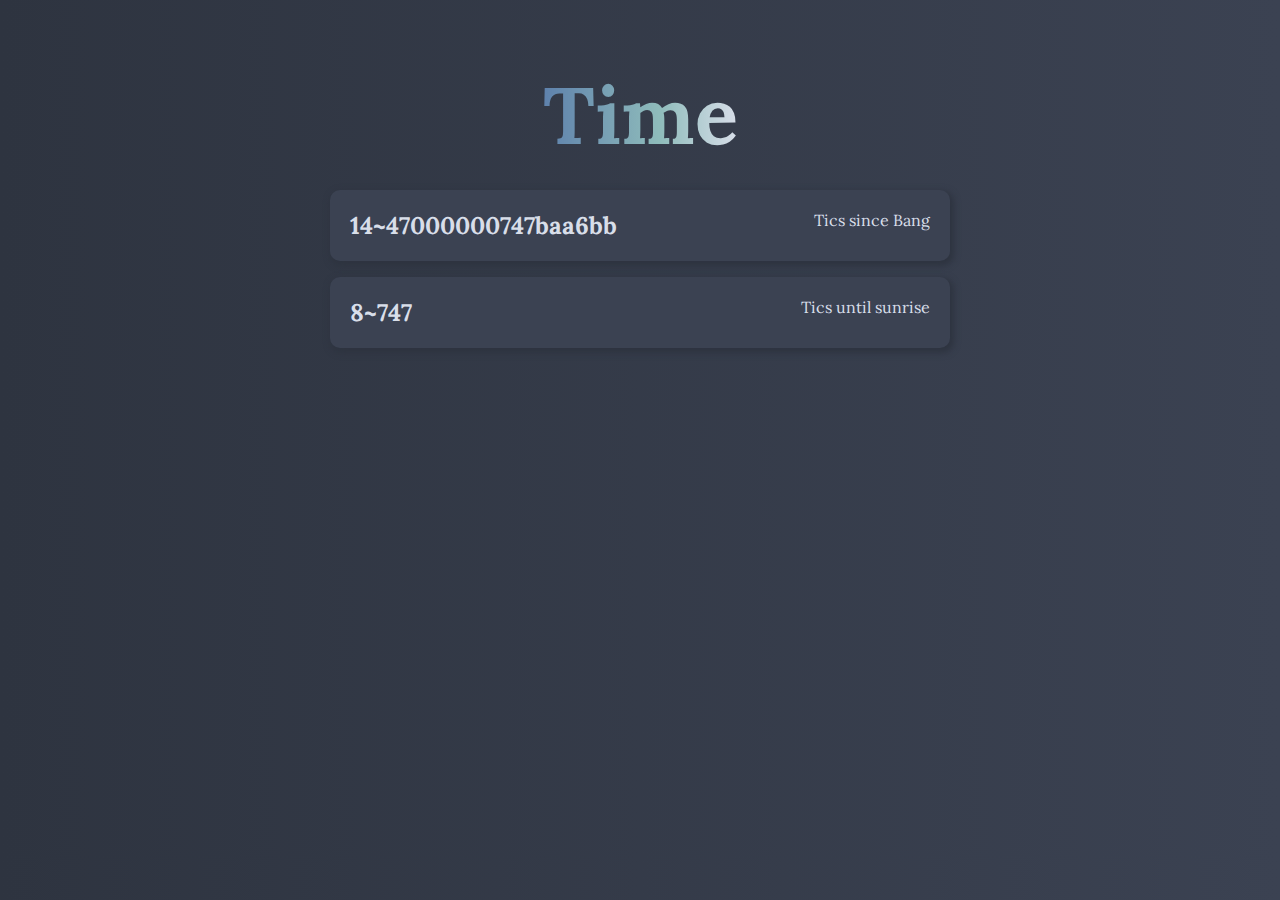
==== index.html @ 500612b5 "initial commit" ====
<!DOCTYPE html>
<html lang="en">

<head>
  <meta charset="UTF-8" />
  <script src="https://ajax.googleapis.com/ajax/libs/jquery/3.6.0/jquery.min.js"></script>
  <link rel="stylesheet" type="text/css" href="/global.css" />
  <link rel="icon" href="/favicon.png" />
  <meta name="viewport" content="width=device-width, initial-scale=1.0" />
  <title>Foundations</title>
</head>

<body>
  <div class="main">
    <header>
      <div class="row">
        <div class="col-md-12 text-center">
          <h3 class="animate-charcter">Time</h3>
        </div>
      </div>
    </header>
    <div class="container">
      <div class="wrapper">
        <h2 id="bang-time">0</h2>
        <p class="info">Tics since Bang</p>
      </div>
      <!-- <div class="wrapper"> -->
      <!--   <h2 id="unix-time">0</h2> -->
      <!--   <p class="info">Tics since 1970-01-01</p> -->
      <!-- </div> -->
      <div class="wrapper">
        <h2 id="sun">0</h2>
        <p id="until" class="info">Tics until sunrise</p>
      </div>
    </div>
  </div>
  <script src="script.js"></script>
</body>

</html>
---- global.css ----
@import url('https://fonts.googleapis.com/css2?family=Lora:wght@500&family=Nunito:wght@500;700&display=swap');

:root {
  /* Polar night */
  --dark0: #2e3440;
  --dark1: #3b4252;
  --dark2: #434c5e;
  --dark3: #4c566a;

  /* Sn0w storm */
  --light0: #d8dee9;
  --light1: #e5e9f0;
  --light2: #eceff4;

  /* Frost */
  --frost0: #8fbcbb;
  --frost1: #88c0d0;
  --frost2: #81a1c1;
  --frost3: #5e81ac;

  /* Aurora */
  --red: #bf616a;
  --orange: #d08770;
  --yellow: #ebcb8b;
  --green: #a3be8c;
  --purple: #b48ead;
}

#checkbox,
.btn span {
  /* Hide the checkbox input & word "Menu" in the button */
  display: none;
}

.btn {
  display: block;
  position: fixed;
  top: 0;
  background-color: var(--orange);
  color: var(--light2);
  width: 45px;
  height: 50px;
  line-height: 50px;
  padding: 0 20px;
  cursor: pointer;
  border-radius: 0 0 25px 0;
  transition: top 0.3s ease-in-out, width 0.3s ease-in-out;
}

.sidebar {
  background-color: var(--dark1);
  position: fixed;
  overflow: auto;
  top: 50px;
  width: 250px;
  height: 100%;
  z-index: 1111;
  transition: transform 0.3s ease-in-out;
  transform: translateX(-250px);
}

.sidebar ul {
  padding: 0;
  margin: 0;
  list-style-type: none;
}

.sidebar ul a {
  position: relative;
  text-decoration: none;
  display: block;
  background-color: transparent;
  color: var(--light0);
  padding: 10px 20px;
  font-size: 16px;
}

.sidebar ul a li i {
  margin-right: 15px;
}

/* Add margin to the icon in the second item */
.sidebar ul a:nth-child(2) li i {
  margin-left: 4px;
  margin-right: 19px;
}

.sidebar ul a:hover,
.sidebar ul a.active {
  background-color: var(--dark0);
  color: var(--light2);
}

.sidebar ul a:hover::before,
.sidebar ul a.active::before {
  position: absolute;
  top: 0;
  left: 0;
  content: '';
  background-color: var(--orange);
  width: 4px;
  height: 100%;
}

/* Effect of showing the sidebar - starts */
#checkbox:checked ~ .sidebar {
  transform: translateX(0);
}

#checkbox:checked + .btn {
  width: 250px;
  padding: 0 20px;
}
/* End of nav */

*::-webkit-scrollbar {
  display: none;
}

* {
  scrollbar-width: none;
  margin: 0;
  padding: 0;
  color: var(--light0);
  text-decoration: none;
}

body {
  box-sizing: border-box;
  font-family: Lora, sans-serif;
  background-color: var(--dark1);
  background: linear-gradient(to left, var(--dark1), var(--dark0));
}

.container {
  display: flex;
  flex-direction: column;
  align-items: center;
  min-height: 75vh;
}

header {
  display: flex;
  margin: 4em 0 1em 0;
  align-items: center;
  justify-content: center;
}

.wrapper {
  display: flex;
  box-sizing: border-box;
  max-width: 620px;
  justify-content: center;
  background: var(--dark1);
  margin: 0.5em;
  border-radius: 10px;
  width: 95%;
  box-shadow: 2px 3px 6px 2px var(--dark0);
  -webkit-box-shadow: 2px 3px 6px 2px var(--dark0);
  overflow: hidden;
}

#posts {
  width: 100%;
}

#yt {
  width: 100%;
}

.list-unstyled {
  display: flex;
  flex-direction: column;
  align-items: center;
}

iframe {
  margin: 0 20px;
}

li {
  width: 100%;
  display: flex;
  margin: 20px;
}

.info {
  margin: 20px;
  width: 50%;
  display: flex;
  justify-content: right;
}

h2 {
  margin: 20px;
  width: 50%;
  display: flex;
  /* align-items: left; */
}

img {
  width: 100%;
  margin: 20px;
}

.terms {
  margin: 1em 0 0 0;
}

.animate-charcter {
  background-image: linear-gradient(
    -90deg,
    var(--frost3) 0%,
    var(--frost2) 30%,
    var(--frost1) 40%,
    var(--light0) 50%,
    var(--frost0) 70%,
    var(--frost3) 100%
  );
  background-size: auto auto;
  background-clip: border-box;
  background-size: 200% auto;
  background-clip: text;
  -webkit-background-clip: text;
  -webkit-text-fill-color: transparent;
  animation: textclip 16s linear infinite;
  display: inline-block;
  font-size: 5em;
}

@keyframes textclip {
  to {
    background-position: 200% center;
  }
}

.re {
  width: 85%;
  padding-right: 5px;
}

.re-title {
  font-size: 20px;
}

.re-under {
  display: flex;
  width: 15%;
  justify-content: right;
  align-items: center;
}

@media all and (max-width: 500px) {
  .re-title {
    font-size: 16px;
  }
  .animate-charcter {
    font-size: 2em;
  }
}

/* LOADER */
.loader {
  display: flex;
  height: 100vh;
  justify-content: center;
  align-items: center;
}

.loader > span {
  display: inline-block;
  background-color: var(--frost3);
  width: 0px;
  height: 0px;
  border-radius: 50%;
  margin: 0 8px;
  transform: translate3d(0);
  animation: bounce 0.6s infinite alternate;
}

.loader > span:nth-child(2) {
  background-color: var(--frost1);
  animation-delay: 0.2s;
}

.loader > span:nth-child(3) {
  animation-delay: 0.4s;
}

@keyframes bounce {
  to {
    width: 16px;
    height: 16px;
    transform: translate3d(0, -16px, 0);
  }
}

.buttons {
  display: flex;
  flex-direction: row;
  border-radius: 25px;
  margin: 0.5em;
  min-width: 10em;
  max-width: 20em;
  width: 70%;
}

.buttons a {
  all: unset;
  display: flex;
  width: 100%;
  padding: 2em;
  border: none;
  border-radius: 25px;
  align-items: center;
  justify-content: center;
  font-family: Nunito, sans-serif;
  font-size: 1.1rem;
  cursor: pointer;
}

.buttons i {
  display: flex;
  padding-right: 0.5em;
  align-items: center;
  justify-content: right;
  font-size: 1.6rem;
}

footer {
  font-family: Nunito;
  display: flex;
  align-items: center;
  justify-content: center;
  font-size: 0.5em;
  width: 100%;
}

.footer-content {
  display: flex;
  flex-direction: column;
  margin: 3em 1em;
  align-items: center;
  text-align: center;
  justify-content: center;
}
.footer-content p {
  max-width: 620px;
  margin: 0.2em;
}

footer ul {
  display: flex;
  list-style-type: none;
  margin: 0;
  padding: 0;
  overflow: hidden;
}

footer li {
  padding: 0;
}
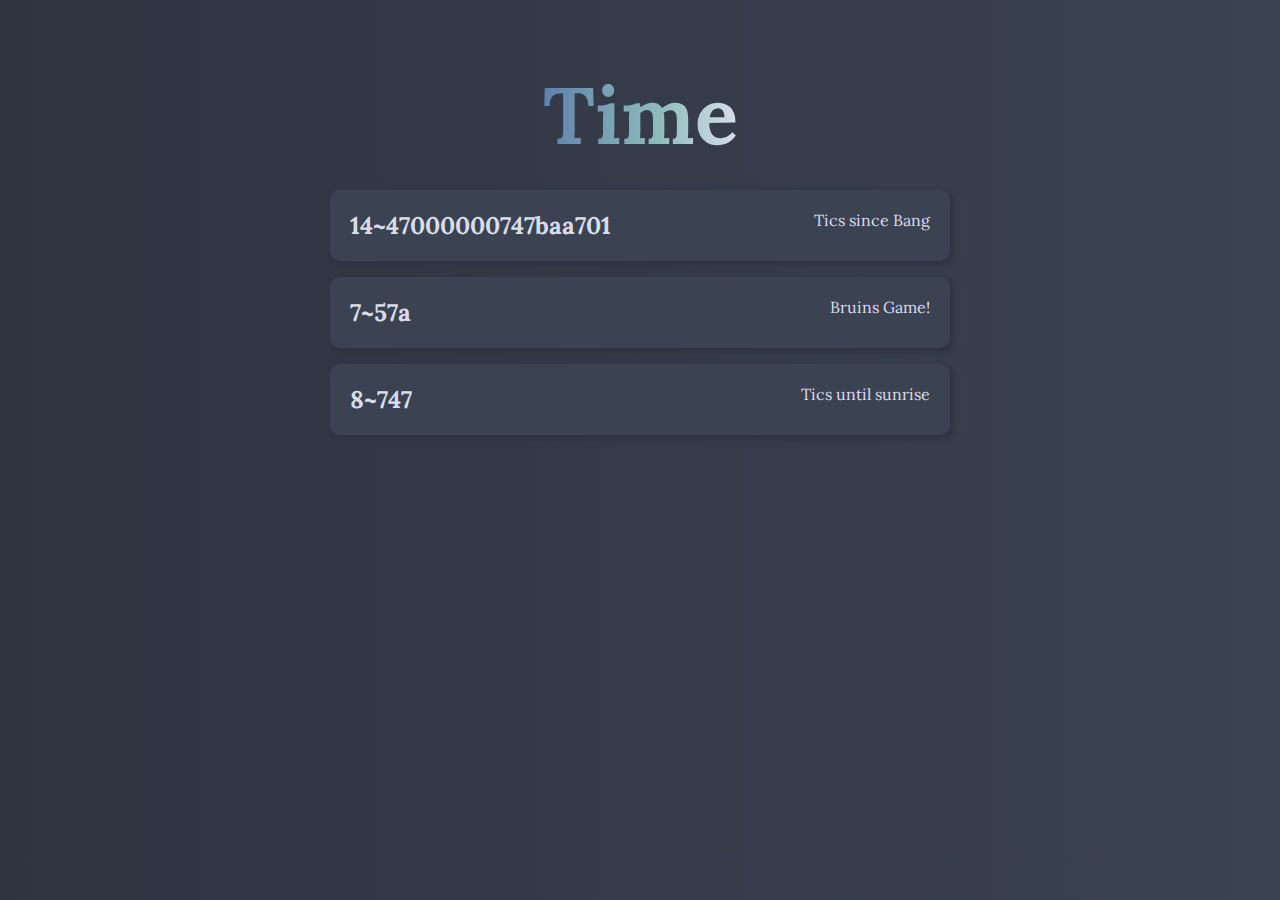
==== commit 917f74e8: "playing around with bruins" ====
--- a/index.html
+++ b/index.html
@@ -29,6 +29,10 @@
       <!--   <p class="info">Tics since 1970-01-01</p> -->
       <!-- </div> -->
       <div class="wrapper">
+        <h2 id="bruins">0</h2>
+        <p class="info">Bruins Game!</p>
+      </div>
+      <div class="wrapper">
         <h2 id="sun">0</h2>
         <p id="until" class="info">Tics until sunrise</p>
       </div>
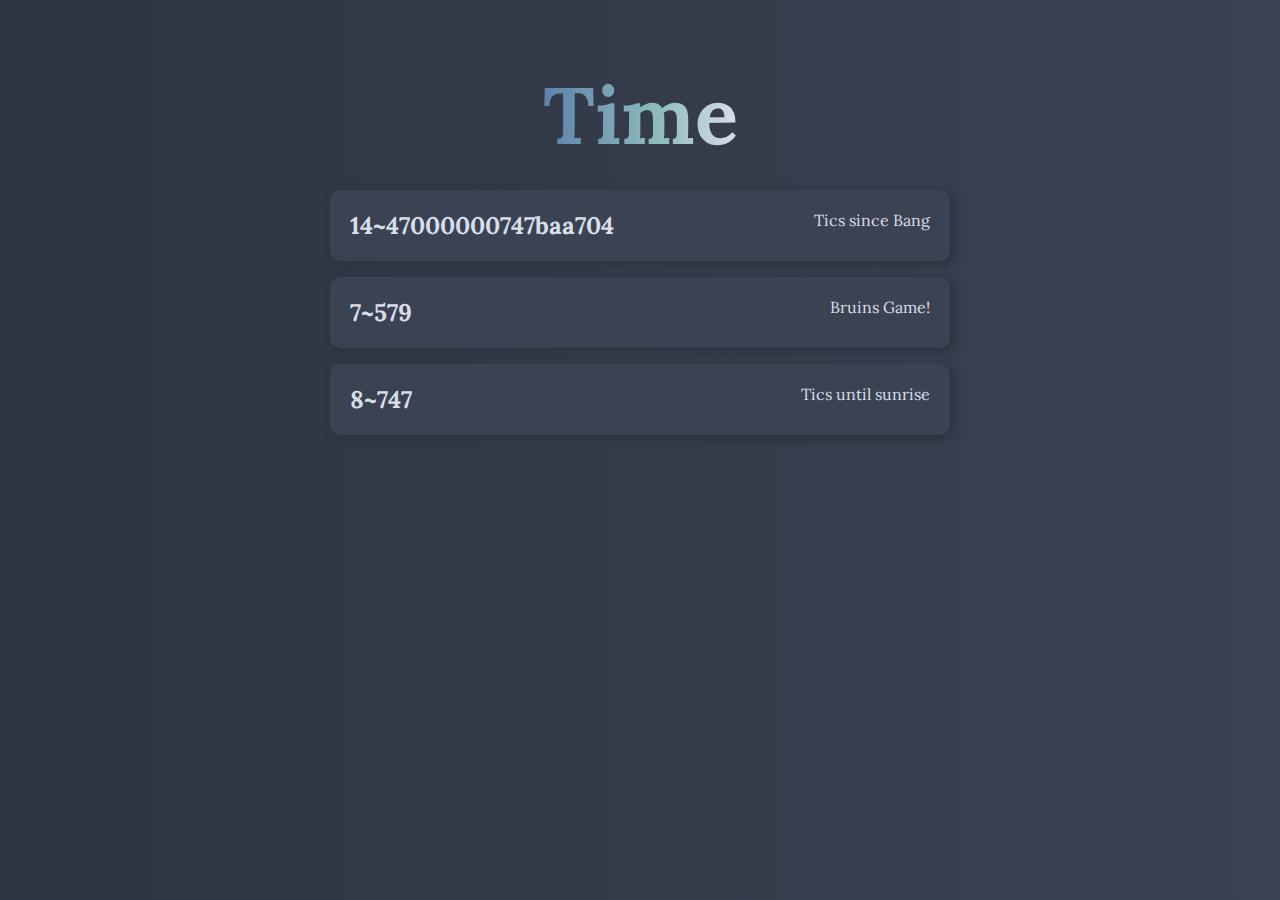
==== commit 220a2c0b: "refactor" ====
--- a/index.html
+++ b/index.html
@@ -24,10 +24,6 @@
         <h2 id="bang-time">0</h2>
         <p class="info">Tics since Bang</p>
       </div>
-      <!-- <div class="wrapper"> -->
-      <!--   <h2 id="unix-time">0</h2> -->
-      <!--   <p class="info">Tics since 1970-01-01</p> -->
-      <!-- </div> -->
       <div class="wrapper">
         <h2 id="bruins">0</h2>
         <p class="info">Bruins Game!</p>
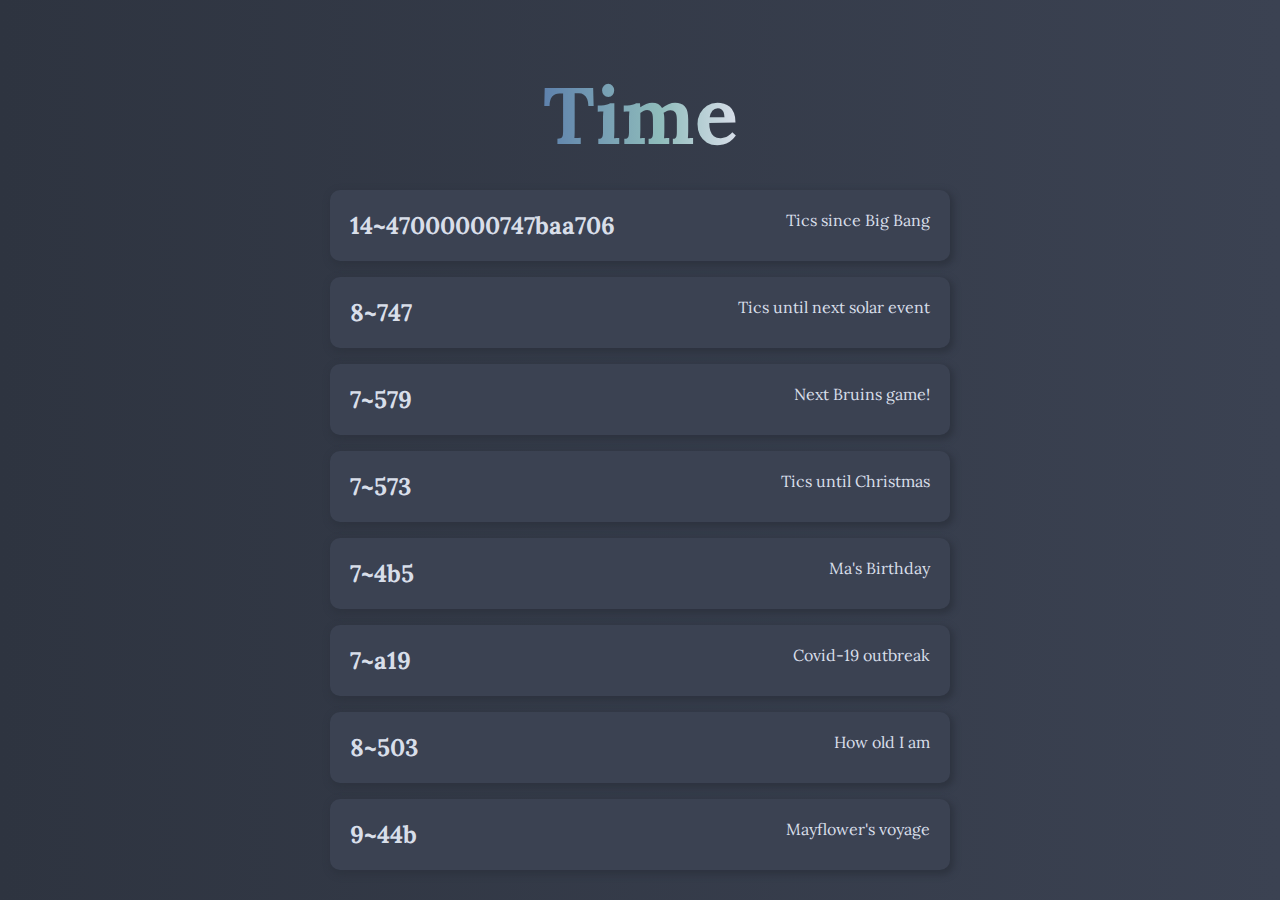
==== commit f64cb145: "more refactoring" ====
--- a/index.html
+++ b/index.html
@@ -1,40 +1,30 @@
 <!DOCTYPE html>
 <html lang="en">
+  <head>
+    <meta charset="UTF-8" />
+    <script src="https://ajax.googleapis.com/ajax/libs/jquery/3.6.0/jquery.min.js"></script>
+    <link rel="stylesheet" type="text/css" href="/global.css" />
+    <link rel="icon" href="/favicon.png" />
+    <meta name="viewport" content="width=device-width, initial-scale=1.0" />
+    <title>Foundations</title>
+  </head>
 
-<head>
-  <meta charset="UTF-8" />
-  <script src="https://ajax.googleapis.com/ajax/libs/jquery/3.6.0/jquery.min.js"></script>
-  <link rel="stylesheet" type="text/css" href="/global.css" />
-  <link rel="icon" href="/favicon.png" />
-  <meta name="viewport" content="width=device-width, initial-scale=1.0" />
-  <title>Foundations</title>
-</head>
-
-<body>
-  <div class="main">
-    <header>
-      <div class="row">
-        <div class="col-md-12 text-center">
-          <h3 class="animate-charcter">Time</h3>
+  <body>
+    <div class="main">
+      <header>
+        <div class="row">
+          <div class="col-md-12 text-center">
+            <h3 class="animate-charcter">Time</h3>
+          </div>
+        </div>
+      </header>
+      <div class="container">
+        <div class="wrapper">
+          <h2 id="bang-time">0</h2>
+          <p class="info">Tics since Big Bang</p>
         </div>
       </div>
-    </header>
-    <div class="container">
-      <div class="wrapper">
-        <h2 id="bang-time">0</h2>
-        <p class="info">Tics since Bang</p>
-      </div>
-      <div class="wrapper">
-        <h2 id="bruins">0</h2>
-        <p class="info">Bruins Game!</p>
-      </div>
-      <div class="wrapper">
-        <h2 id="sun">0</h2>
-        <p id="until" class="info">Tics until sunrise</p>
-      </div>
     </div>
-  </div>
-  <script src="script.js"></script>
-</body>
-
+    <script src="script.js"></script>
+  </body>
 </html>
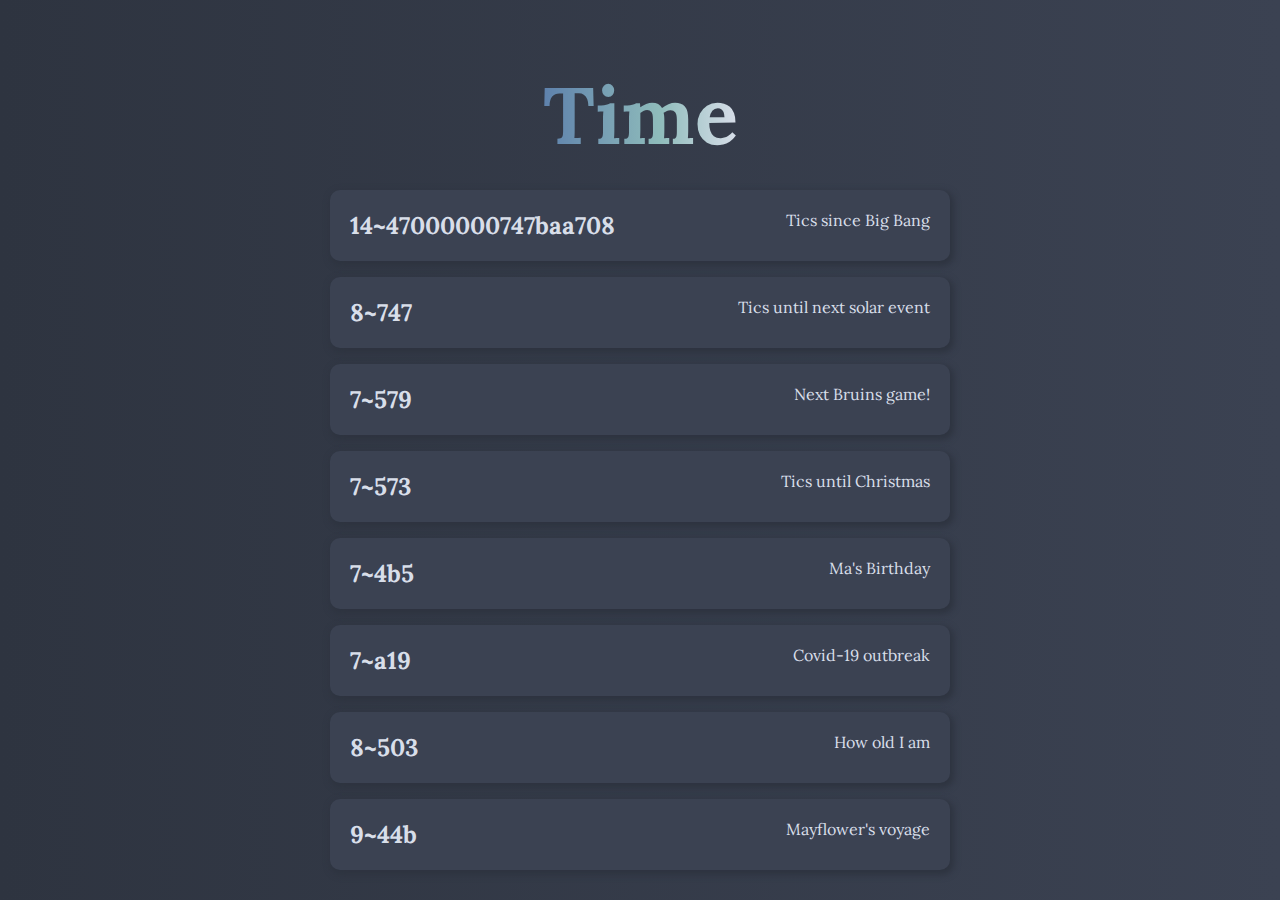
==== commit d8e05737: "fixed css link" ====
--- a/index.html
+++ b/index.html
@@ -3,7 +3,7 @@
   <head>
     <meta charset="UTF-8" />
     <script src="https://ajax.googleapis.com/ajax/libs/jquery/3.6.0/jquery.min.js"></script>
-    <link rel="stylesheet" type="text/css" href="/global.css" />
+    <link rel="stylesheet" type="text/css" href="global.css" />
     <link rel="icon" href="/favicon.png" />
     <meta name="viewport" content="width=device-width, initial-scale=1.0" />
     <title>Foundations</title>
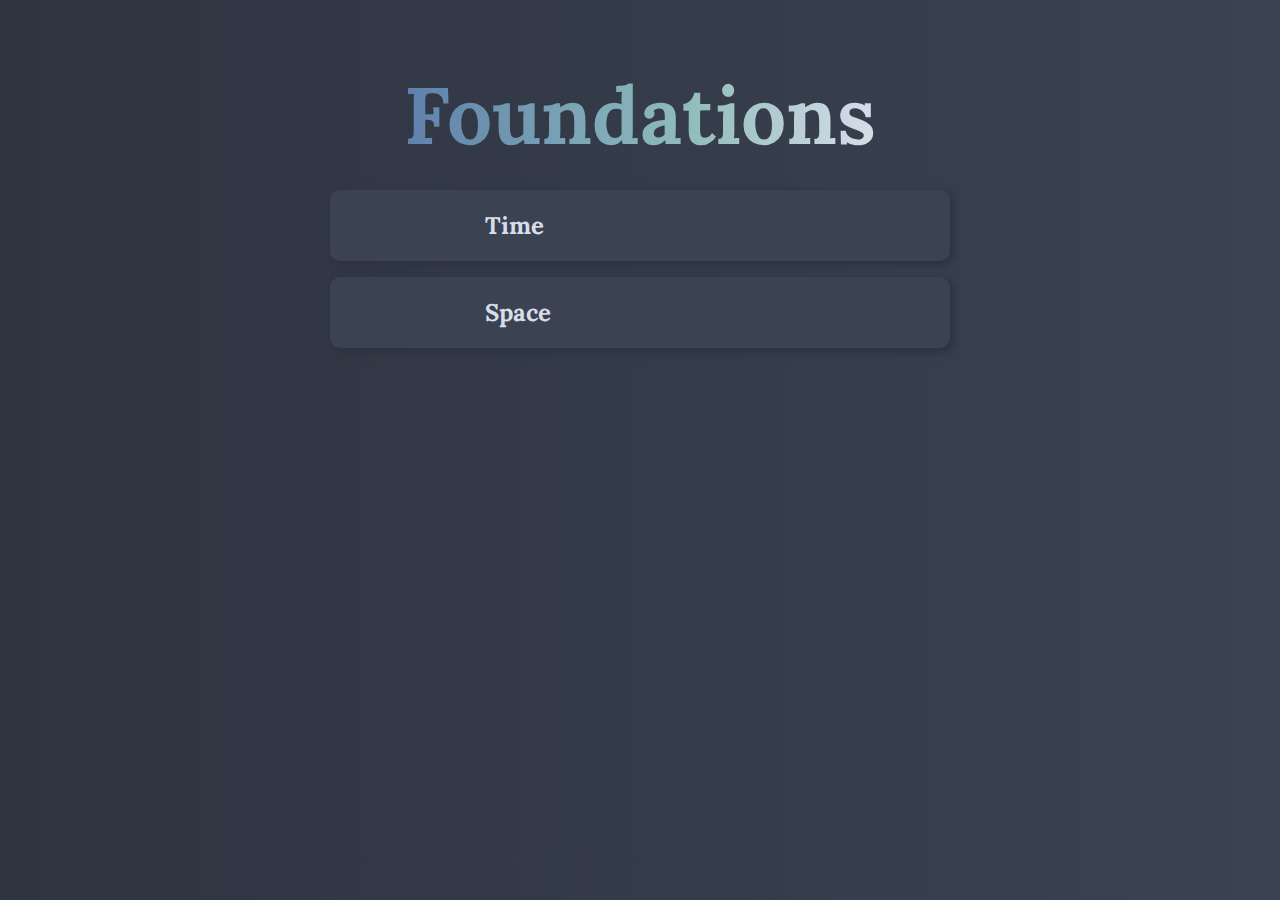
==== commit 0d694539: "links working?" ====
--- a/index.html
+++ b/index.html
@@ -14,17 +14,22 @@
       <header>
         <div class="row">
           <div class="col-md-12 text-center">
-            <h3 class="animate-charcter">Time</h3>
+            <h3 class="animate-charcter">Foundations</h3>
           </div>
         </div>
       </header>
       <div class="container">
         <div class="wrapper">
-          <h2 id="bang-time">0</h2>
-          <p class="info">Tics since Big Bang</p>
+          <h2>
+            <a href="./time">Time</a>
+          </h2>
+        </div>
+        <div class="wrapper">
+          <h2>
+            <a href="./space">Space</a>
+          </h2>
         </div>
       </div>
     </div>
-    <script src="script.js"></script>
   </body>
 </html>
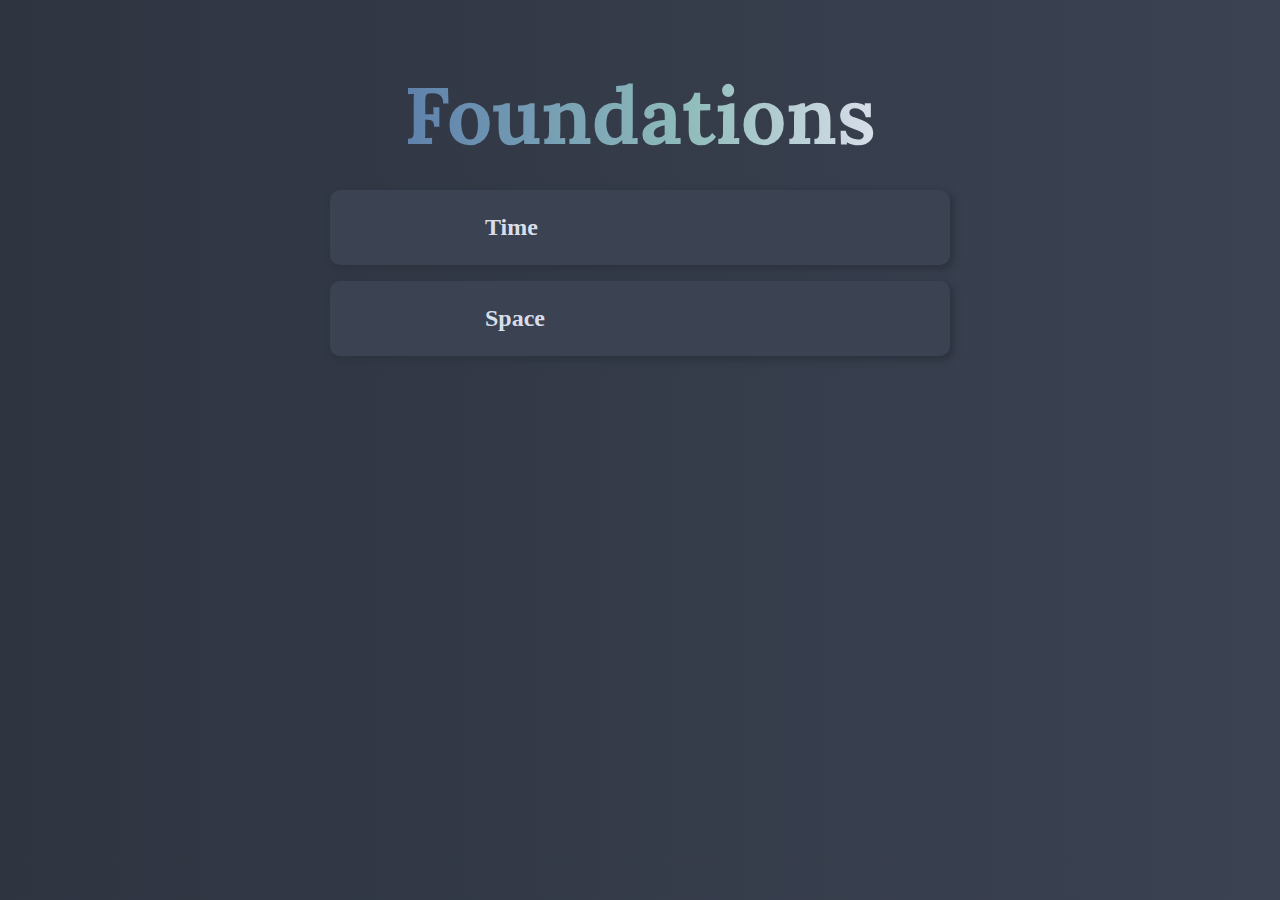
==== commit cda15952: "added a minimal clock" ====
--- a/index.html
+++ b/index.html
@@ -14,7 +14,7 @@
       <header>
         <div class="row">
           <div class="col-md-12 text-center">
-            <h3 class="animate-charcter">Foundations</h3>
+            <h3 class="animate-character">Foundations</h3>
           </div>
         </div>
       </header>
--- a/global.css
+++ b/global.css
@@ -1,4 +1,8 @@
 @import url('https://fonts.googleapis.com/css2?family=Lora:wght@500&family=Nunito:wght@500;700&display=swap');
+@font-face{
+  font-family: 'AF';
+  src: url('fonts/AF.ttf');
+}
 
 :root {
   /* Polar night */
@@ -47,6 +51,17 @@
   transition: top 0.3s ease-in-out, width 0.3s ease-in-out;
 }
 
+.button-stopwatch {
+  border: none;
+  width: 3em;
+  height: 100%;
+  margin: 0 3px 0 3px;
+  color: var(--light0);
+  background-color: var(--dark0);
+  font-size: 1.2em;
+  font-weight: bold;
+}
+
 .sidebar {
   background-color: var(--dark1);
   position: fixed;
@@ -155,6 +170,7 @@
   margin: 0.5em;
   border-radius: 10px;
   width: 95%;
+  min-height: 4.7em;
   box-shadow: 2px 3px 6px 2px var(--dark0);
   -webkit-box-shadow: 2px 3px 6px 2px var(--dark0);
   overflow: hidden;
@@ -189,13 +205,23 @@
   width: 50%;
   display: flex;
   justify-content: right;
+  align-items: center;
+}
+
+h1 {
+  font-size: 6em;
+  margin: 10px;
+  display: flex;
+  font-family: 'AF';
+  align-items: center;
 }
 
 h2 {
   margin: 20px;
   width: 50%;
   display: flex;
-  /* align-items: left; */
+  font-family: 'AF';
+  align-items: center;
 }
 
 img {
@@ -207,7 +233,15 @@
   margin: 1em 0 0 0;
 }
 
-.animate-charcter {
+.clock-container {
+  width: 100%;
+  height: 100vh;
+  display: flex;
+  align-items: center;
+  justify-content: center;
+}
+
+.animate-character {
   background-image: linear-gradient(
     -90deg,
     var(--frost3) 0%,
@@ -254,7 +288,7 @@
   .re-title {
     font-size: 16px;
   }
-  .animate-charcter {
+  .animate-character {
     font-size: 2em;
   }
 }
